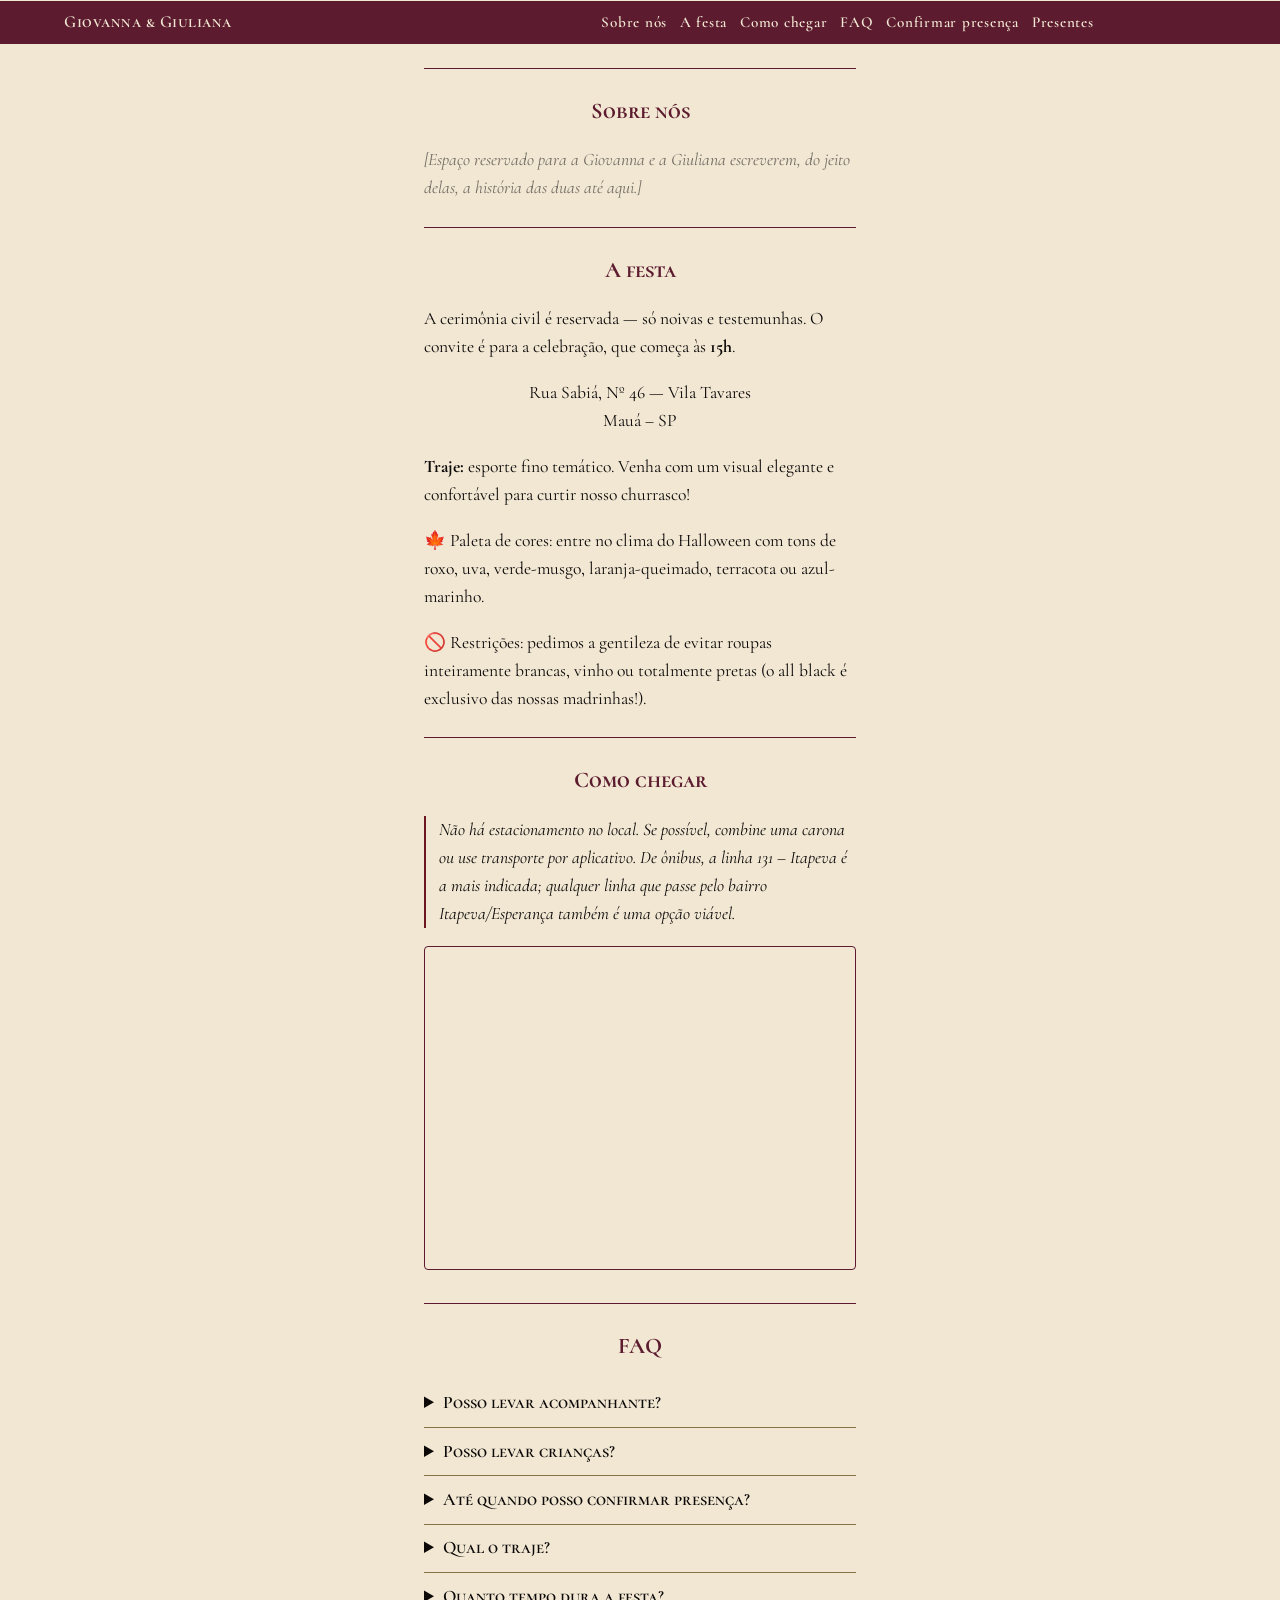
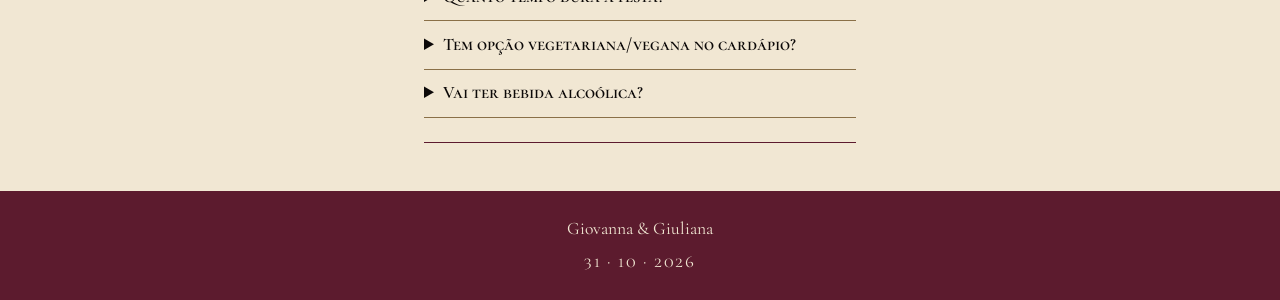
==== index.html @ d34b76a5 "Full-bleed footer, smooth header scroll transition, 3-col gift grid always - #siteFooter placeholder" ====
<!DOCTYPE html>
<html lang="pt-BR">
<head>
  <meta charset="UTF-8">
  <meta name="viewport" content="width=device-width, initial-scale=1.0">
  <title>Giovanna &amp; Giuliana</title>
  <link rel="stylesheet" href="css/style.css">
</head>
<body>
  <div id="siteHeader"></div>

  <main>

    <hr class="divisor">

    <section id="sobre-nos">
      <h2>Sobre nós</h2>
      <p class="a-preencher">[Espaço reservado para a Giovanna e a Giuliana escreverem, do jeito delas, a história das duas até aqui.]</p>
    </section>

    <hr class="divisor">

    <section id="festa">
      <h2>A festa</h2>
      <p>A cerimônia civil é reservada — só noivas e testemunhas. O convite é para a celebração, que começa às <strong>15h</strong>.</p>
      <p class="endereco">Rua Sabiá, Nº 46 — Vila Tavares<br>Mauá – SP</p>
      <p><strong>Traje:</strong> esporte fino temático. Venha com um visual elegante e confortável para curtir nosso churrasco!</p>
      <p>🍁 Paleta de cores: entre no clima do Halloween com tons de roxo, uva, verde-musgo, laranja-queimado, terracota ou azul-marinho.</p>
      <p>🚫 Restrições: pedimos a gentileza de evitar roupas inteiramente brancas, vinho ou totalmente pretas (o all black é exclusivo das nossas madrinhas!).</p>
    </section>

    <hr class="divisor">

    <section id="como-chegar">
      <h2>Como chegar</h2>
      <p class="aviso">Não há estacionamento no local. Se possível, combine uma carona ou use transporte por aplicativo. De ônibus, a linha 131 – Itapeva é a mais indicada; qualquer linha que passe pelo bairro Itapeva/Esperança também é uma opção viável.</p>
      <iframe
        id="mapaComoChegar"
        class="mapa-embed"
        loading="lazy"
        referrerpolicy="no-referrer-when-downgrade"
        title="Mapa do local da festa">
      </iframe>
    </section>

    <hr class="divisor">

    <section id="faq">
      <h2>FAQ</h2>

      <details>
        <summary>Posso levar acompanhante?</summary>
        <p>Apenas se o acompanhante estiver na lista de convidados — para exceções, fale com as noivas.</p>
      </details>

      <details>
        <summary>Posso levar crianças?</summary>
        <p>Claro que sim!</p>
      </details>

      <details>
        <summary>Até quando posso confirmar presença?</summary>
        <p>Até <strong>10/10</strong>, pelo formulário de <a href="rsvp.html">RSVP</a>.</p>
      </details>

      <details>
        <summary>Qual o traje?</summary>
        <p>Esporte fino temático. Detalhes (paleta de cores e restrições) na seção <a href="#festa">A festa</a>.</p>
      </details>

      <details>
        <summary>Quanto tempo dura a festa?</summary>
        <p>Até acabar a pinga e a comida.</p>
      </details>

      <details>
        <summary>Tem opção vegetariana/vegana no cardápio?</summary>
        <p>Sim!</p>
      </details>

      <details>
        <summary>Vai ter bebida alcoólica?</summary>
        <p>Modelo BYOB (bring your own booze) — traga a sua bebida de preferência.</p>
      </details>
    </section>

    <hr class="divisor">

  </main>

  <div id="siteFooter"></div>

  <script src="js/app.js"></script>
  <script>
    // src do iframe montado em partes (mesmo motivo do EXEC_URL em js/app.js: evitar
    // que o scanner de PII do editor sinalize a URL completa como falso positivo).
    (function () {
      const base = 'https:' + '//' + 'www.google.com/maps';
      const query = 'q=Rua+Sabi%C3%A1,+46+-+Vila+Tavares,+Mau%C3%A1+-+SP&output=embed';
      document.getElementById('mapaComoChegar').src = base + '?' + query;
    })();
  </script>
</body>
</html>
---- css/style.css ----
:root {
  /* Tons exatos do guia de marca (guia-de-marca-giovanna-giuliana.html) */
  --cor-base: #0C0908;
  --cor-ouro: #B08D57;
  --cor-ouro-dim: #8A7047;
  --cor-vinho: #5C1B2E;
  --cor-selo: #6B1620;
  --cor-osso: #F1E7D3;
  --cor-erro: #e0857a;
  --cor-sucesso: #8fc19a;
  --header-altura: 96px;
}

* { box-sizing: border-box; }

section {
  scroll-margin-top: calc(var(--header-altura) + 1rem);
}

body {
  margin: 0;
  padding: 0;
  background: var(--cor-osso);
  color: var(--cor-base);
  font-family: "Cormorant Garamond", Georgia, serif;
  font-size: 1.1rem;
  line-height: 1.6;
}

main {
  max-width: 480px;
  margin: 0 auto;
  padding: 0 1.5rem 1.5rem;
}

.pagina-presentes {
  max-width: 480px;
}

@media (min-width: 700px) {
  .pagina-presentes {
    max-width: 760px;
  }
}

h1 {
  font-family: "Cormorant SC", "Cormorant Garamond", serif;
  font-size: 2rem;
  font-weight: 600;
  letter-spacing: 0.03em;
  text-align: center;
  color: var(--cor-vinho);
  margin-bottom: 1.5rem;
}

h2 {
  font-family: "Cormorant SC", "Cormorant Garamond", serif;
  font-size: 1.4rem;
  color: var(--cor-vinho);
  text-align: center;
  margin-bottom: 1rem;
}

/* ---------- Header dinâmico (js/app.js injeta o conteúdo em #siteHeader) ---------- */

.header-sentinela {
  height: 1px;
}

.site-header {
  position: sticky;
  top: 0;
  z-index: 20;
  width: 100%;
  background: var(--cor-vinho);
}

.header-inner {
  max-width: 480px;
  margin: 0 auto;
  padding: 1.2rem 1.5rem;
  position: relative;
  display: flex;
  flex-direction: column;
  align-items: center;
  gap: 0.8rem;
  transition: padding 0.3s ease, gap 0.3s ease, max-width 0.3s ease;
}

@media (min-width: 700px) {
  .header-inner {
    max-width: 760px;
  }
}

.header-identidade {
  display: flex;
  flex-direction: column;
  align-items: center;
  text-align: center;
}

.header-logo {
  font-family: "Cormorant SC", serif;
  font-weight: 600;
  font-size: 1.5rem;
  letter-spacing: 0.03em;
  color: var(--cor-osso);
  text-decoration: none;
  transition: font-size 0.25s ease;
}

.header-data {
  font-family: "Cormorant SC", serif;
  letter-spacing: 0.15em;
  color: var(--cor-osso);
  font-size: 0.85rem;
  margin: 0.2rem 0 0;
  max-height: 2rem;
  opacity: 1;
  overflow: hidden;
  transition: opacity 0.25s ease, max-height 0.25s ease, margin 0.25s ease;
}

.header-assinatura {
  font-family: "Pinyon Script", cursive;
  font-size: 1.2rem;
  color: var(--cor-osso);
  margin: 0.2rem 0 0;
  max-height: 2rem;
  opacity: 1;
  overflow: hidden;
  transition: opacity 0.25s ease, max-height 0.25s ease, margin 0.25s ease;
}

.header-nav {
  display: flex;
  flex-wrap: nowrap;
  justify-content: center;
  gap: 0.4rem 1rem;
}

.header-nav a {
  font-family: "Cormorant SC", serif;
  font-variant: small-caps;
  letter-spacing: 0.05em;
  color: var(--cor-osso);
  text-decoration: none;
  font-weight: 600;
  white-space: nowrap;
}

.header-nav a[aria-current="page"] {
  border-bottom: 1px solid var(--cor-osso);
}

.header-hamburguer {
  display: none;
  flex-direction: column;
  justify-content: center;
  gap: 4px;
  width: 28px;
  height: 22px;
  background: none;
  border: none;
  cursor: pointer;
  padding: 0;
}

.header-hamburguer span {
  display: block;
  height: 2px;
  border-radius: 1px;
  background: var(--cor-osso);
}

.site-header.scrolled .header-inner {
  max-width: 1200px;
  flex-direction: row;
  justify-content: space-between;
  padding: 0.5rem 1.5rem;
}

.site-header.scrolled .header-identidade {
  flex-direction: row;
  align-items: baseline;
  gap: 0.5rem;
}

.site-header.scrolled .header-logo {
  font-size: 1.05rem;
}

.site-header.scrolled .header-data,
.site-header.scrolled .header-assinatura {
  max-height: 0;
  opacity: 0;
  margin: 0;
}

.site-header.scrolled .header-nav {
  flex: 1;
  gap: 0.3rem 0.8rem;
  font-size: 0.95rem;
}

/* ---------- Mobile: menu sanduíche à esquerda, nomes fixos centralizados ---------- */

@media (max-width: 700px) {
  .header-hamburguer {
    display: flex;
    position: absolute;
    left: 1rem;
    top: 50%;
    transform: translateY(-50%);
  }

  .header-inner,
  .site-header.scrolled .header-inner {
    flex-direction: row;
    justify-content: center;
    padding: 0.7rem 3rem;
  }

  .header-identidade,
  .site-header.scrolled .header-identidade {
    flex-direction: row;
  }

  .header-data,
  .header-assinatura,
  .site-header.scrolled .header-data,
  .site-header.scrolled .header-assinatura {
    display: none;
  }

  .header-logo,
  .site-header.scrolled .header-logo {
    font-size: 1.1rem;
  }

  .header-nav {
    display: none;
    position: absolute;
    top: 100%;
    left: 0;
    right: 0;
    flex-direction: column;
    align-items: center;
    gap: 0.9rem;
    padding: 1.2rem;
    background: var(--cor-vinho);
    border-top: 1px solid var(--cor-osso);
  }

  .site-header.menu-aberto .header-nav {
    display: flex;
  }
}

/* ---------- Footer dinâmico (js/app.js injeta o conteúdo em #siteFooter) ---------- */

.site-footer {
  width: 100%;
  text-align: center;
  background: var(--cor-vinho);
  padding: 1.5rem;
  opacity: 0;
  transform: translateY(12px);
  transition: opacity 0.5s ease, transform 0.5s ease;
}

.site-footer.visivel {
  opacity: 1;
  transform: translateY(0);
}

.site-footer .assinatura {
  color: var(--cor-osso);
  margin: 0;
}

.site-footer .data-footer {
  font-family: "Cormorant SC", serif;
  letter-spacing: 0.1em;
  color: var(--cor-osso);
  margin: 0.3rem 0 0;
}

.a-preencher {
  color: var(--cor-base);
  opacity: 0.55;
  font-style: italic;
}

details {
  border-bottom: 1px solid var(--cor-ouro-dim);
  padding: 0.6rem 0;
}

summary {
  font-family: "Cormorant SC", serif;
  font-weight: 600;
  cursor: pointer;
}

hr, .divisor {
  border: none;
  border-top: 1px solid var(--cor-vinho);
  margin: 1.5rem 0;
}

.campo {
  margin-bottom: 1.25rem;
}

label {
  display: block;
  font-family: "Cormorant SC", serif;
  font-variant: small-caps;
  letter-spacing: 0.04em;
  margin-bottom: 0.4rem;
  font-weight: 600;
  color: var(--cor-vinho);
}

input[type="text"],
input[type="tel"],
input[type="number"] {
  width: 100%;
  padding: 0.6rem;
  border: 1px solid var(--cor-vinho);
  border-radius: 4px;
  font-family: inherit;
  font-size: 1rem;
  background: #fff;
  color: var(--cor-base);
}

input:invalid[data-tocado="true"] {
  border-color: var(--cor-erro);
}

#acompanhantesContainer .campo {
  margin-bottom: 0.6rem;
}

button[type="submit"] {
  width: 100%;
  padding: 0.8rem;
  background: var(--cor-ouro);
  color: var(--cor-base);
  border: none;
  border-radius: 4px;
  font-family: "Cormorant SC", serif;
  font-variant: small-caps;
  letter-spacing: 0.05em;
  font-size: 1.1rem;
  font-weight: 700;
  cursor: pointer;
}

button[type="submit"]:disabled {
  opacity: 0.6;
  cursor: not-allowed;
}

.mensagem-erro {
  color: var(--cor-erro);
  margin-top: 1rem;
}

.mensagem-sucesso {
  font-family: "Pinyon Script", cursive;
  font-size: 1.6rem;
  color: var(--cor-vinho);
  text-align: center;
}

.endereco {
  font-size: 1.1rem;
  text-align: center;
  margin: 1rem 0;
}

.aviso {
  border-left: 2px solid var(--cor-selo);
  padding-left: 0.8rem;
  color: var(--cor-base);
  font-style: italic;
}

.mapa-embed {
  width: 100%;
  aspect-ratio: 4 / 3;
  border: 1px solid var(--cor-vinho);
  border-radius: 4px;
}

.lista-presentes {
  display: grid;
  grid-template-columns: repeat(3, 1fr);
  gap: 0.6rem;
  margin-top: 1.5rem;
}

@media (min-width: 700px) {
  .lista-presentes {
    gap: 1rem;
  }
}

.presente-card {
  border: 1px solid var(--cor-vinho);
  border-radius: 6px;
  padding: 0.6rem;
  text-align: center;
}

.imagem-placeholder {
  aspect-ratio: 1 / 1;
  border: 1px dashed var(--cor-vinho);
  border-radius: 4px;
  margin-bottom: 0.5rem;
}

.presente-foto {
  display: block;
  width: 100%;
  aspect-ratio: 1 / 1;
  object-fit: cover;
  border-radius: 4px;
  margin-bottom: 0.5rem;
}

.presente-nome {
  margin: 0 0 0.2rem;
  font-family: "Cormorant SC", serif;
  font-size: 0.95rem;
  color: var(--cor-vinho);
}

.presente-valor {
  margin: 0 0 0.5rem;
  font-size: 0.95rem;
  font-weight: 600;
}

.botao-escolher {
  width: 100%;
  padding: 0.4rem;
  background: transparent;
  color: var(--cor-vinho);
  border: 1px solid var(--cor-vinho);
  border-radius: 4px;
  font-family: "Cormorant SC", serif;
  font-variant: small-caps;
  letter-spacing: 0.05em;
  font-size: 0.85rem;
  cursor: pointer;
}

.valor-livre-input {
  display: block;
  width: 100%;
  padding: 0.5rem;
  margin: 0 0 0.5rem;
  border: 1px solid var(--cor-vinho);
  border-radius: 4px;
  font-family: inherit;
  font-size: 0.9rem;
  background: #fff;
  color: var(--cor-base);
  text-align: center;
}

/* ---------- Popup do QR Pix ---------- */

.qr-dialog {
  border: 1px solid var(--cor-ouro);
  border-radius: 6px;
  padding: 1.5rem;
  max-width: 320px;
  width: 90vw;
  text-align: center;
  background: var(--cor-osso);
  color: var(--cor-base);
}

.qr-dialog::backdrop {
  background: rgba(12, 9, 8, 0.7);
}

.qr-descricao {
  margin-top: 0;
  font-weight: 600;
}

#qrCanvas {
  display: flex;
  justify-content: center;
  margin: 1rem 0;
  background: #fff;
  padding: 0.8rem;
  border-radius: 4px;
}

.pix-copia-cola {
  display: block;
  width: 100%;
  max-height: 4.5rem;
  overflow-y: auto;
  word-break: break-all;
  font-family: "Space Mono", monospace;
  font-size: 0.7rem;
  background: #fff;
  border: 1px solid var(--cor-vinho);
  border-radius: 4px;
  padding: 0.5rem;
  margin-bottom: 0.8rem;
  text-align: left;
}

.botao-copiar {
  width: 100%;
  padding: 0.6rem;
  background: var(--cor-ouro);
  color: var(--cor-base);
  border: none;
  border-radius: 4px;
  font-family: "Cormorant SC", serif;
  font-variant: small-caps;
  letter-spacing: 0.05em;
  font-size: 0.95rem;
  font-weight: 700;
  cursor: pointer;
  margin-bottom: 0.6rem;
}

.mensagem-copiado {
  font-size: 0.85rem;
  color: var(--cor-sucesso);
  min-height: 1.2em;
}

.botao-fechar {
  background: none;
  border: none;
  color: var(--cor-vinho);
  text-decoration: underline;
  cursor: pointer;
  font-family: inherit;
  font-size: 0.95rem;
}

[hidden] { display: none !important; }

@media (prefers-reduced-motion: reduce) {
  .site-header, .header-inner, .header-logo, .header-data, .header-assinatura, .site-footer {
    transition: none;
  }
}
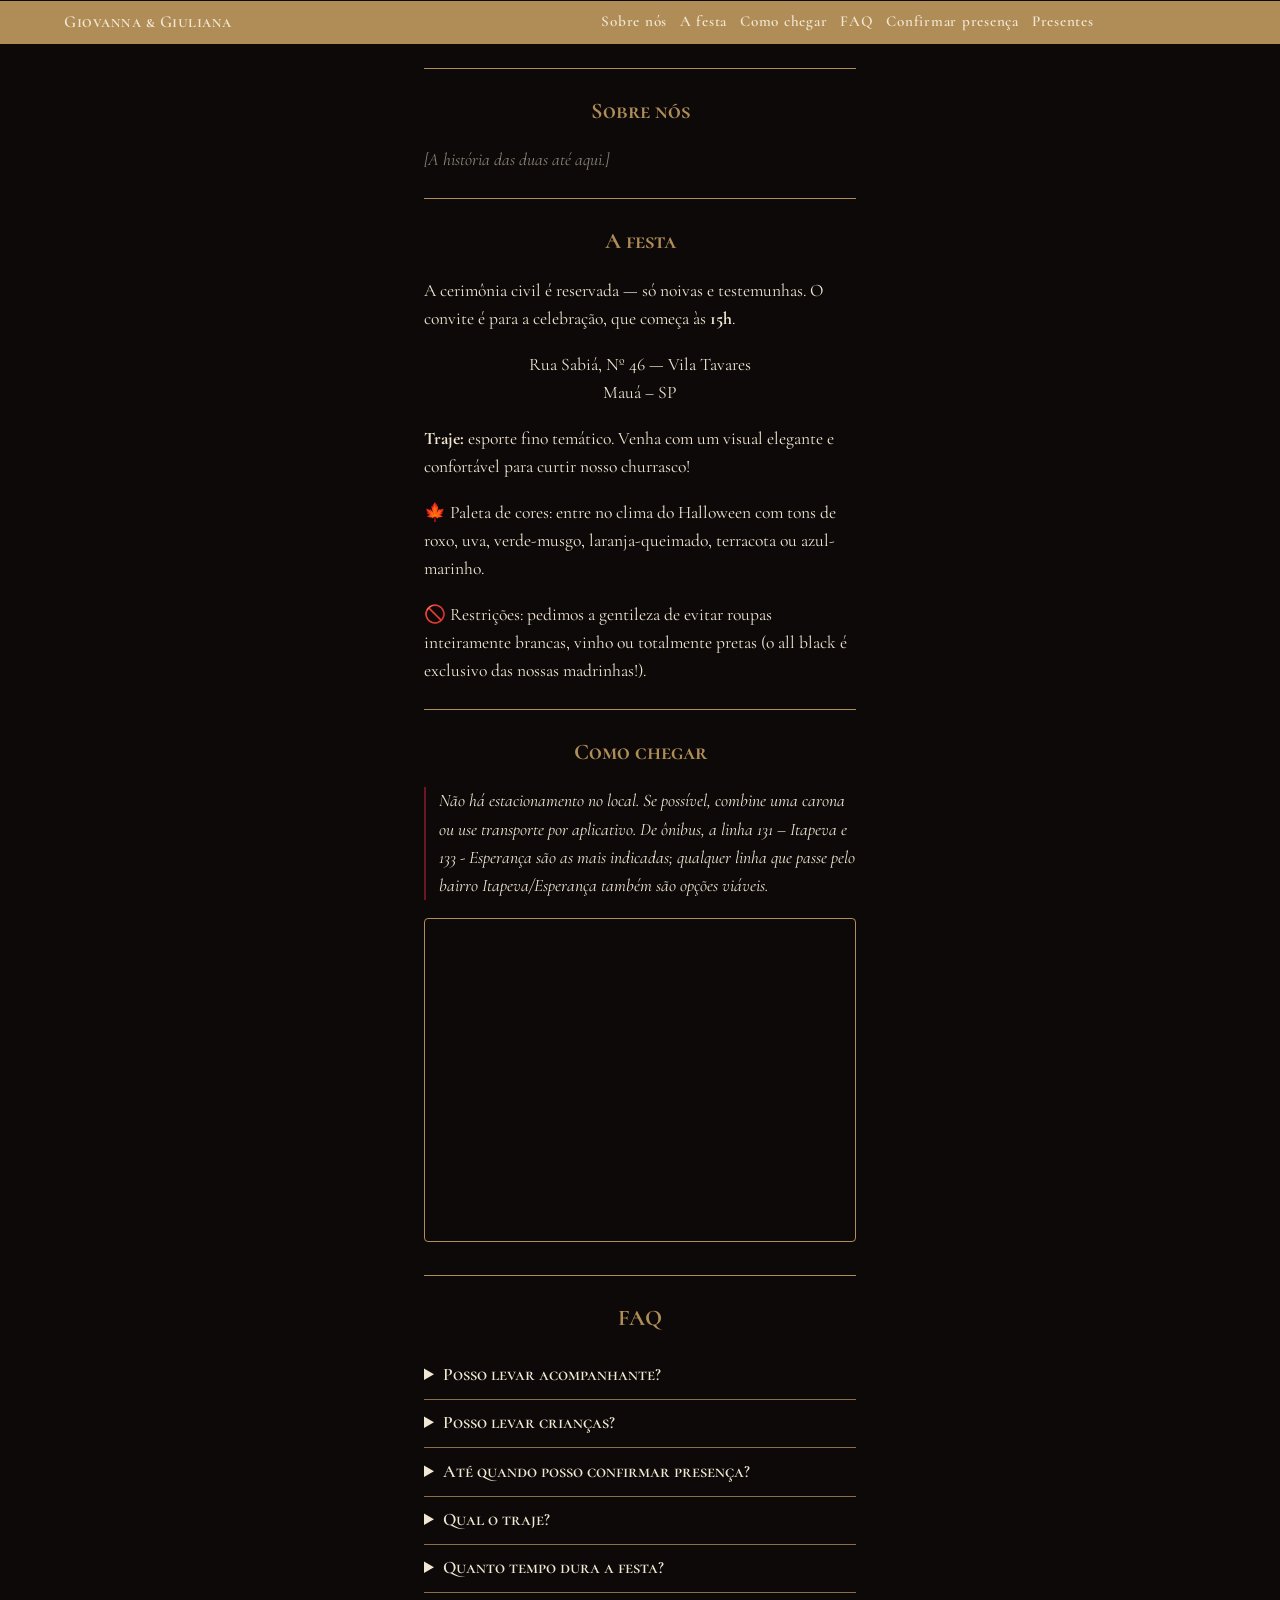
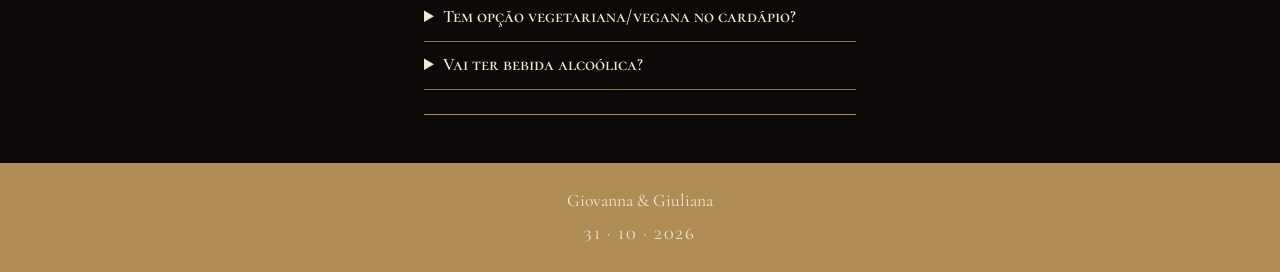
==== commit 18862909: "Pin honeymoon sponsor card to top of gift list; update content copy Co-Authored-By: Claude Sonnet 5 " ====
--- a/index.html
+++ b/index.html
@@ -15,7 +15,7 @@
 
     <section id="sobre-nos">
       <h2>Sobre nós</h2>
-      <p class="a-preencher">[Espaço reservado para a Giovanna e a Giuliana escreverem, do jeito delas, a história das duas até aqui.]</p>
+      <p class="a-preencher">[A história das duas até aqui.]</p>
     </section>
 
     <hr class="divisor">
@@ -33,7 +33,7 @@
 
     <section id="como-chegar">
       <h2>Como chegar</h2>
-      <p class="aviso">Não há estacionamento no local. Se possível, combine uma carona ou use transporte por aplicativo. De ônibus, a linha 131 – Itapeva é a mais indicada; qualquer linha que passe pelo bairro Itapeva/Esperança também é uma opção viável.</p>
+      <p class="aviso">Não há estacionamento no local. Se possível, combine uma carona ou use transporte por aplicativo. De ônibus, a linha 131 – Itapeva e 133 - Esperança são as mais indicadas; qualquer linha que passe pelo bairro Itapeva/Esperança também são opções viáveis.</p>
       <iframe
         id="mapaComoChegar"
         class="mapa-embed"
@@ -55,7 +55,7 @@
 
       <details>
         <summary>Posso levar crianças?</summary>
-        <p>Claro que sim!</p>
+        <p>Claro que sim! :)</p>
       </details>
 
       <details>
@@ -70,7 +70,7 @@
 
       <details>
         <summary>Quanto tempo dura a festa?</summary>
-        <p>Até acabar a pinga e a comida.</p>
+        <p>Até acabar a pinga e a comida!</p>
       </details>
 
       <details>
@@ -80,7 +80,7 @@
 
       <details>
         <summary>Vai ter bebida alcoólica?</summary>
-        <p>Modelo BYOB (bring your own booze) — traga a sua bebida de preferência.</p>
+        <p>Modelo BYOB (bring your own booze) — traga a sua própriabebida.</p>
       </details>
     </section>
 
--- a/css/style.css
+++ b/css/style.css
@@ -20,8 +20,8 @@
 body {
   margin: 0;
   padding: 0;
-  background: var(--cor-osso);
-  color: var(--cor-base);
+  background: var(--cor-base);
+  color: var(--cor-osso);
   font-family: "Cormorant Garamond", Georgia, serif;
   font-size: 1.1rem;
   line-height: 1.6;
@@ -49,14 +49,14 @@
   font-weight: 600;
   letter-spacing: 0.03em;
   text-align: center;
-  color: var(--cor-vinho);
+  color: var(--cor-ouro);
   margin-bottom: 1.5rem;
 }
 
 h2 {
   font-family: "Cormorant SC", "Cormorant Garamond", serif;
   font-size: 1.4rem;
-  color: var(--cor-vinho);
+  color: var(--cor-ouro);
   text-align: center;
   margin-bottom: 1rem;
 }
@@ -72,7 +72,7 @@
   top: 0;
   z-index: 20;
   width: 100%;
-  background: var(--cor-vinho);
+  background: var(--cor-ouro);
 }
 
 .header-inner {
@@ -138,6 +138,20 @@
   flex-wrap: nowrap;
   justify-content: center;
   gap: 0.4rem 1rem;
+  min-width: 0;
+  overflow-x: auto;
+  scrollbar-width: thin;
+  scrollbar-color: var(--cor-osso) transparent;
+  padding-bottom: 2px;
+}
+
+.header-nav::-webkit-scrollbar {
+  height: 4px;
+}
+
+.header-nav::-webkit-scrollbar-thumb {
+  background: var(--cor-osso);
+  border-radius: 2px;
 }
 
 .header-nav a {
@@ -249,7 +263,7 @@
     align-items: center;
     gap: 0.9rem;
     padding: 1.2rem;
-    background: var(--cor-vinho);
+    background: var(--cor-ouro);
     border-top: 1px solid var(--cor-osso);
   }
 
@@ -263,7 +277,7 @@
 .site-footer {
   width: 100%;
   text-align: center;
-  background: var(--cor-vinho);
+  background: var(--cor-ouro);
   padding: 1.5rem;
   opacity: 0;
   transform: translateY(12px);
@@ -288,7 +302,7 @@
 }
 
 .a-preencher {
-  color: var(--cor-base);
+  color: var(--cor-osso);
   opacity: 0.55;
   font-style: italic;
 }
@@ -306,7 +320,7 @@
 
 hr, .divisor {
   border: none;
-  border-top: 1px solid var(--cor-vinho);
+  border-top: 1px solid var(--cor-ouro);
   margin: 1.5rem 0;
 }
 
@@ -321,7 +335,7 @@
   letter-spacing: 0.04em;
   margin-bottom: 0.4rem;
   font-weight: 600;
-  color: var(--cor-vinho);
+  color: var(--cor-ouro);
 }
 
 input[type="text"],
@@ -329,7 +343,7 @@
 input[type="number"] {
   width: 100%;
   padding: 0.6rem;
-  border: 1px solid var(--cor-vinho);
+  border: 1px solid var(--cor-ouro);
   border-radius: 4px;
   font-family: inherit;
   font-size: 1rem;
@@ -345,11 +359,47 @@
   margin-bottom: 0.6rem;
 }
 
+.autocomplete-wrapper {
+  position: relative;
+}
+
+.sugestoes-nome {
+  position: absolute;
+  top: 100%;
+  left: 0;
+  right: 0;
+  z-index: 20;
+  margin: 2px 0 0;
+  padding: 0;
+  list-style: none;
+  background: #fff;
+  border: 1px solid var(--cor-ouro);
+  border-radius: 4px;
+  max-height: 180px;
+  overflow-y: auto;
+  box-shadow: 0 4px 10px rgba(12, 9, 8, 0.15);
+}
+
+.sugestoes-nome[hidden] {
+  display: none;
+}
+
+.sugestoes-nome li {
+  padding: 0.55rem 0.6rem;
+  cursor: pointer;
+  font-size: 0.95rem;
+}
+
+.sugestoes-nome li:hover,
+.sugestoes-nome li.ativo {
+  background: var(--cor-osso);
+}
+
 button[type="submit"] {
   width: 100%;
   padding: 0.8rem;
   background: var(--cor-ouro);
-  color: var(--cor-base);
+  color: var(--cor-osso);
   border: none;
   border-radius: 4px;
   font-family: "Cormorant SC", serif;
@@ -373,7 +423,7 @@
 .mensagem-sucesso {
   font-family: "Pinyon Script", cursive;
   font-size: 1.6rem;
-  color: var(--cor-vinho);
+  color: var(--cor-ouro);
   text-align: center;
 }
 
@@ -386,14 +436,14 @@
 .aviso {
   border-left: 2px solid var(--cor-selo);
   padding-left: 0.8rem;
-  color: var(--cor-base);
+  color: var(--cor-osso);
   font-style: italic;
 }
 
 .mapa-embed {
   width: 100%;
   aspect-ratio: 4 / 3;
-  border: 1px solid var(--cor-vinho);
+  border: 1px solid var(--cor-ouro);
   border-radius: 4px;
 }
 
@@ -411,7 +461,7 @@
 }
 
 .presente-card {
-  border: 1px solid var(--cor-vinho);
+  border: 1px solid var(--cor-ouro);
   border-radius: 6px;
   padding: 0.6rem;
   text-align: center;
@@ -419,7 +469,7 @@
 
 .imagem-placeholder {
   aspect-ratio: 1 / 1;
-  border: 1px dashed var(--cor-vinho);
+  border: 1px dashed var(--cor-ouro);
   border-radius: 4px;
   margin-bottom: 0.5rem;
 }
@@ -437,7 +487,7 @@
   margin: 0 0 0.2rem;
   font-family: "Cormorant SC", serif;
   font-size: 0.95rem;
-  color: var(--cor-vinho);
+  color: var(--cor-ouro);
 }
 
 .presente-valor {
@@ -450,8 +500,8 @@
   width: 100%;
   padding: 0.4rem;
   background: transparent;
-  color: var(--cor-vinho);
-  border: 1px solid var(--cor-vinho);
+  color: var(--cor-ouro);
+  border: 1px solid var(--cor-ouro);
   border-radius: 4px;
   font-family: "Cormorant SC", serif;
   font-variant: small-caps;
@@ -465,7 +515,7 @@
   width: 100%;
   padding: 0.5rem;
   margin: 0 0 0.5rem;
-  border: 1px solid var(--cor-vinho);
+  border: 1px solid var(--cor-ouro);
   border-radius: 4px;
   font-family: inherit;
   font-size: 0.9rem;
@@ -514,7 +564,7 @@
   font-family: "Space Mono", monospace;
   font-size: 0.7rem;
   background: #fff;
-  border: 1px solid var(--cor-vinho);
+  border: 1px solid var(--cor-ouro);
   border-radius: 4px;
   padding: 0.5rem;
   margin-bottom: 0.8rem;
@@ -525,7 +575,7 @@
   width: 100%;
   padding: 0.6rem;
   background: var(--cor-ouro);
-  color: var(--cor-base);
+  color: var(--cor-osso);
   border: none;
   border-radius: 4px;
   font-family: "Cormorant SC", serif;
@@ -546,7 +596,7 @@
 .botao-fechar {
   background: none;
   border: none;
-  color: var(--cor-vinho);
+  color: var(--cor-ouro);
   text-decoration: underline;
   cursor: pointer;
   font-family: inherit;
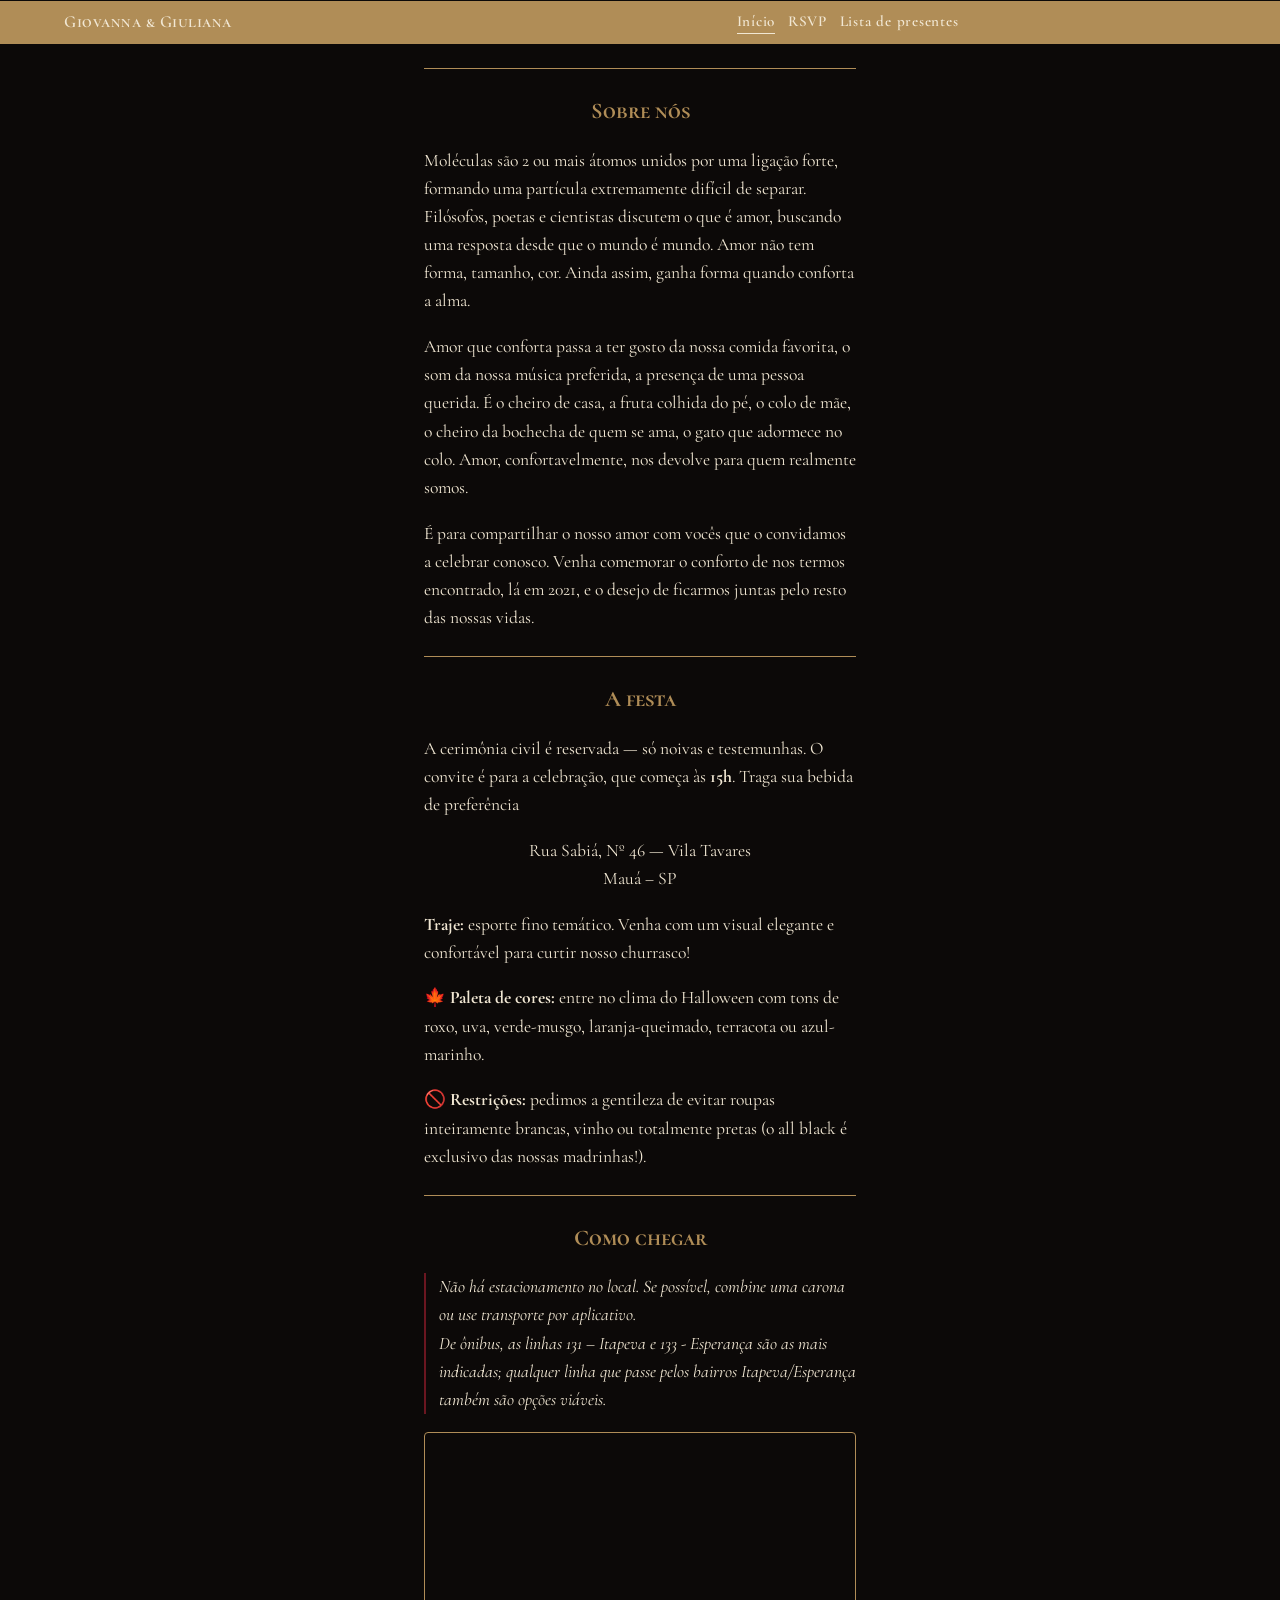
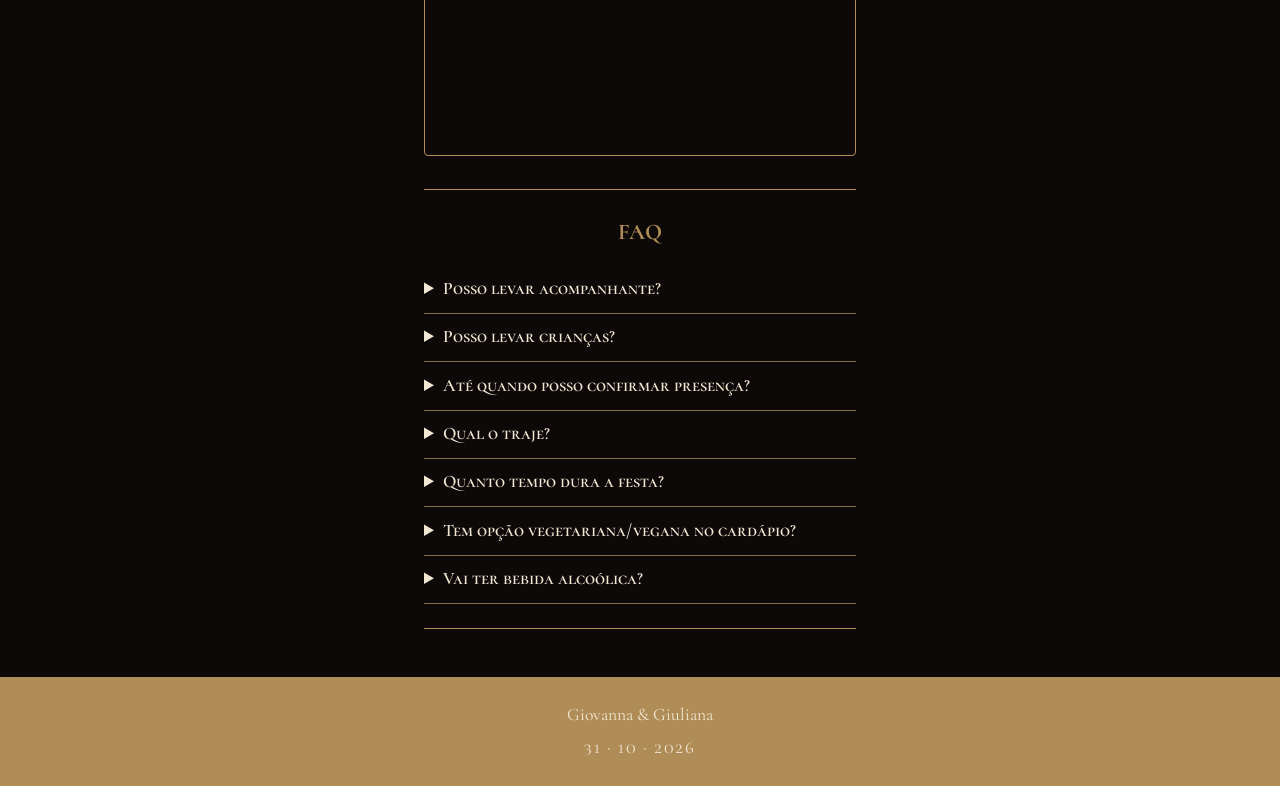
==== commit 4f2d050d: "Add Sobre nos copy and polish festa/FAQ text Fill in the Sobre nos section with real copy (was a pla" ====
--- a/index.html
+++ b/index.html
@@ -15,25 +15,27 @@
 
     <section id="sobre-nos">
       <h2>Sobre nós</h2>
-      <p class="a-preencher">[A história das duas até aqui.]</p>
+      <p>Moléculas são 2 ou mais átomos unidos por uma ligação forte, formando uma partícula extremamente difícil de separar. Filósofos, poetas e cientistas discutem o que é amor, buscando uma resposta desde que o mundo é mundo. Amor não tem forma, tamanho, cor. Ainda assim, ganha forma quando conforta a alma.</p>
+      <p>Amor que conforta passa a ter gosto da nossa comida favorita, o som da nossa música preferida, a presença de uma pessoa querida. É o cheiro de casa, a fruta colhida do pé, o colo de mãe, o cheiro da bochecha de quem se ama, o gato que adormece no colo. Amor, confortavelmente, nos devolve para quem realmente somos.</p>
+      <p>É para compartilhar o nosso amor com vocês que o convidamos a celebrar conosco. Venha comemorar o conforto de nos termos encontrado, lá em 2021, e o desejo de ficarmos juntas pelo resto das nossas vidas.</p>
     </section>
 
     <hr class="divisor">
 
     <section id="festa">
       <h2>A festa</h2>
-      <p>A cerimônia civil é reservada — só noivas e testemunhas. O convite é para a celebração, que começa às <strong>15h</strong>.</p>
+      <p>A cerimônia civil é reservada — só noivas e testemunhas. O convite é para a celebração, que começa às <strong>15h</strong>. Traga sua bebida de preferência</p>
       <p class="endereco">Rua Sabiá, Nº 46 — Vila Tavares<br>Mauá – SP</p>
       <p><strong>Traje:</strong> esporte fino temático. Venha com um visual elegante e confortável para curtir nosso churrasco!</p>
-      <p>🍁 Paleta de cores: entre no clima do Halloween com tons de roxo, uva, verde-musgo, laranja-queimado, terracota ou azul-marinho.</p>
-      <p>🚫 Restrições: pedimos a gentileza de evitar roupas inteiramente brancas, vinho ou totalmente pretas (o all black é exclusivo das nossas madrinhas!).</p>
+      <p><strong>🍁 Paleta de cores:</strong> entre no clima do Halloween com tons de roxo, uva, verde-musgo, laranja-queimado, terracota ou azul-marinho.</p>
+      <p><strong>🚫 Restrições:</strong> pedimos a gentileza de evitar roupas inteiramente brancas, vinho ou totalmente pretas (o all black é exclusivo das nossas madrinhas!).</p>
     </section>
 
     <hr class="divisor">
 
     <section id="como-chegar">
       <h2>Como chegar</h2>
-      <p class="aviso">Não há estacionamento no local. Se possível, combine uma carona ou use transporte por aplicativo. De ônibus, a linha 131 – Itapeva e 133 - Esperança são as mais indicadas; qualquer linha que passe pelo bairro Itapeva/Esperança também são opções viáveis.</p>
+      <p class="aviso">Não há estacionamento no local. Se possível, combine uma carona ou use transporte por aplicativo.<br> De ônibus, as linhas 131 – Itapeva e 133 - Esperança são as mais indicadas; qualquer linha que passe pelos bairros Itapeva/Esperança também são opções viáveis.</p>
       <iframe
         id="mapaComoChegar"
         class="mapa-embed"
@@ -55,7 +57,7 @@
 
       <details>
         <summary>Posso levar crianças?</summary>
-        <p>Claro que sim! :)</p>
+        <p>Claro que sim! :D</p>
       </details>
 
       <details>
@@ -70,17 +72,17 @@
 
       <details>
         <summary>Quanto tempo dura a festa?</summary>
-        <p>Até acabar a pinga e a comida!</p>
+        <p>Até acabar a pinga e a comida :D</p>
       </details>
 
       <details>
         <summary>Tem opção vegetariana/vegana no cardápio?</summary>
-        <p>Sim!</p>
+        <p>Sim! Como faremos um churrasco, temos opções para todos os gostos.</p>
       </details>
 
       <details>
         <summary>Vai ter bebida alcoólica?</summary>
-        <p>Modelo BYOB (bring your own booze) — traga a sua própriabebida.</p>
+        <p>Modelo BYOB (bring your own booze) — traga a sua própria bebida, seja ela alcóolica ou não.</p>
       </details>
     </section>
 
@@ -92,8 +94,6 @@
 
   <script src="js/app.js"></script>
   <script>
-    // src do iframe montado em partes (mesmo motivo do EXEC_URL em js/app.js: evitar
-    // que o scanner de PII do editor sinalize a URL completa como falso positivo).
     (function () {
       const base = 'https:' + '//' + 'www.google.com/maps';
       const query = 'q=Rua+Sabi%C3%A1,+46+-+Vila+Tavares,+Mau%C3%A1+-+SP&output=embed';
--- a/css/style.css
+++ b/css/style.css
@@ -301,10 +301,8 @@
   margin: 0.3rem 0 0;
 }
 
-.a-preencher {
-  color: var(--cor-osso);
-  opacity: 0.55;
-  font-style: italic;
+.ajuda-nome {
+  font-size: 0.85rem;
 }
 
 details {
@@ -357,6 +355,28 @@
 
 #acompanhantesContainer .campo {
   margin-bottom: 0.6rem;
+}
+
+.presenca-opcoes {
+  display: flex;
+  gap: 1rem;
+}
+
+.presenca-opcao {
+  display: flex;
+  align-items: center;
+  gap: 0.4rem;
+  font-family: inherit;
+  font-variant: normal;
+  letter-spacing: normal;
+  text-transform: none;
+  font-weight: 400;
+  color: var(--cor-osso);
+  cursor: pointer;
+}
+
+.presenca-opcao input {
+  accent-color: var(--cor-ouro);
 }
 
 .autocomplete-wrapper {
@@ -388,6 +408,7 @@
   padding: 0.55rem 0.6rem;
   cursor: pointer;
   font-size: 0.95rem;
+  color: var(--cor-ouro);
 }
 
 .sugestoes-nome li:hover,
@@ -449,13 +470,14 @@
 
 .lista-presentes {
   display: grid;
-  grid-template-columns: repeat(3, 1fr);
+  grid-template-columns: repeat(2, 1fr);
   gap: 0.6rem;
   margin-top: 1.5rem;
 }
 
 @media (min-width: 700px) {
   .lista-presentes {
+    grid-template-columns: repeat(3, 1fr);
     gap: 1rem;
   }
 }
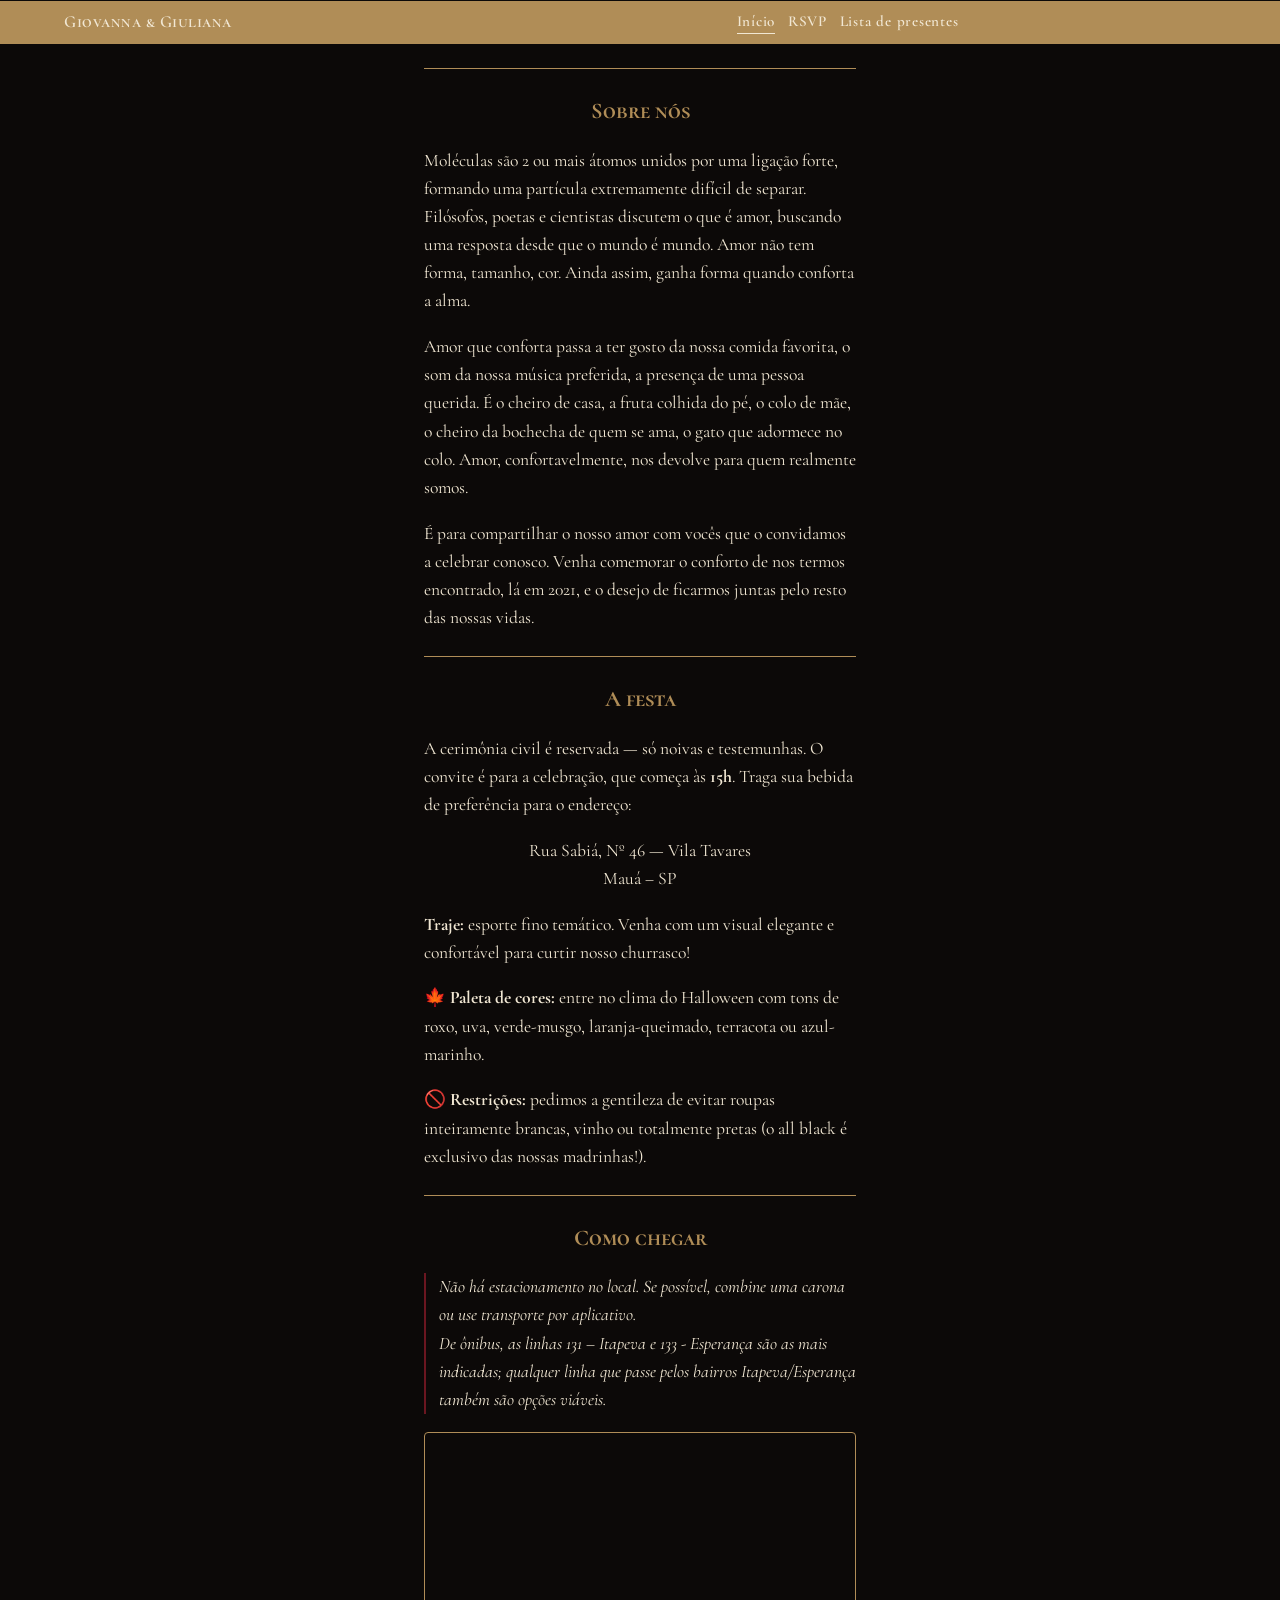
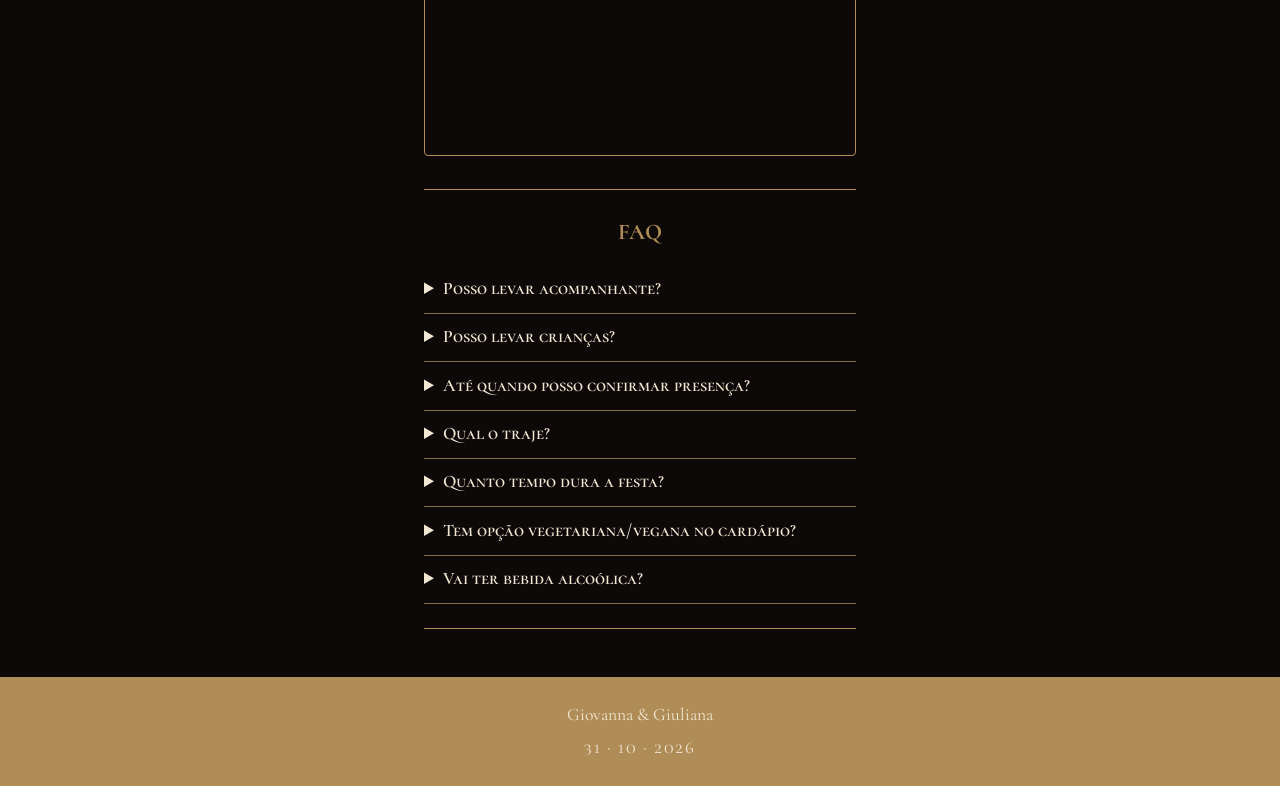
==== commit 09c4a231: "update index.html" ====
--- a/index.html
+++ b/index.html
@@ -24,7 +24,7 @@
 
     <section id="festa">
       <h2>A festa</h2>
-      <p>A cerimônia civil é reservada — só noivas e testemunhas. O convite é para a celebração, que começa às <strong>15h</strong>. Traga sua bebida de preferência</p>
+      <p>A cerimônia civil é reservada — só noivas e testemunhas. O convite é para a celebração, que começa às <strong>15h</strong>. Traga sua bebida de preferência para o endereço:</p>
       <p class="endereco">Rua Sabiá, Nº 46 — Vila Tavares<br>Mauá – SP</p>
       <p><strong>Traje:</strong> esporte fino temático. Venha com um visual elegante e confortável para curtir nosso churrasco!</p>
       <p><strong>🍁 Paleta de cores:</strong> entre no clima do Halloween com tons de roxo, uva, verde-musgo, laranja-queimado, terracota ou azul-marinho.</p>
@@ -62,7 +62,7 @@
 
       <details>
         <summary>Até quando posso confirmar presença?</summary>
-        <p>Até <strong>10/10</strong>, pelo formulário de <a href="rsvp.html">RSVP</a>.</p>
+        <p>Pedimos que nos responda até <strong>10/10</strong>, pelo formulário de <a href="rsvp.html">RSVP</a>.</p>
       </details>
 
       <details>
@@ -72,7 +72,7 @@
 
       <details>
         <summary>Quanto tempo dura a festa?</summary>
-        <p>Até acabar a pinga e a comida :D</p>
+        <p>Até acabar a pinga e a comida! :D</p>
       </details>
 
       <details>
@@ -82,7 +82,7 @@
 
       <details>
         <summary>Vai ter bebida alcoólica?</summary>
-        <p>Modelo BYOB (bring your own booze) — traga a sua própria bebida, seja ela alcóolica ou não.</p>
+        <p>Adotamos o modelo BYOB (bring your own booze) — traga a sua própria bebida, seja ela alcóolica ou não.</p>
       </details>
     </section>
 
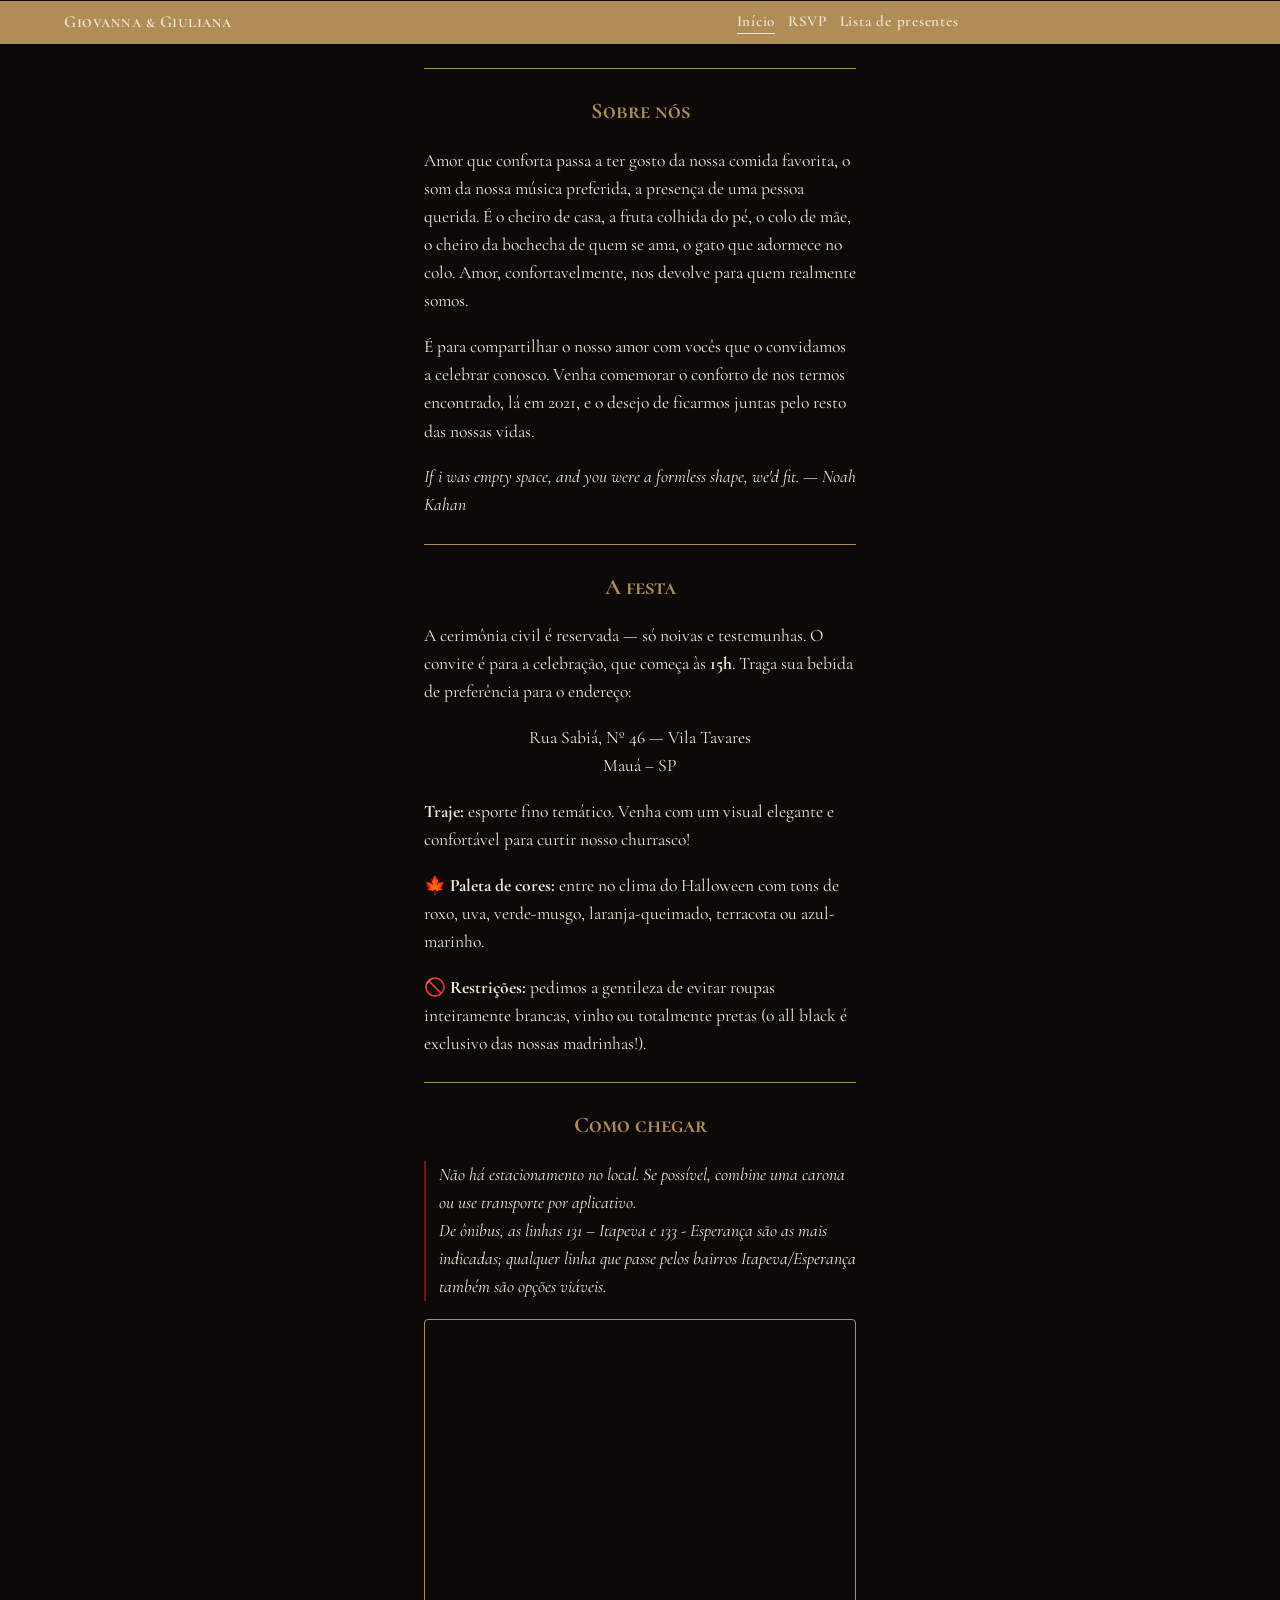
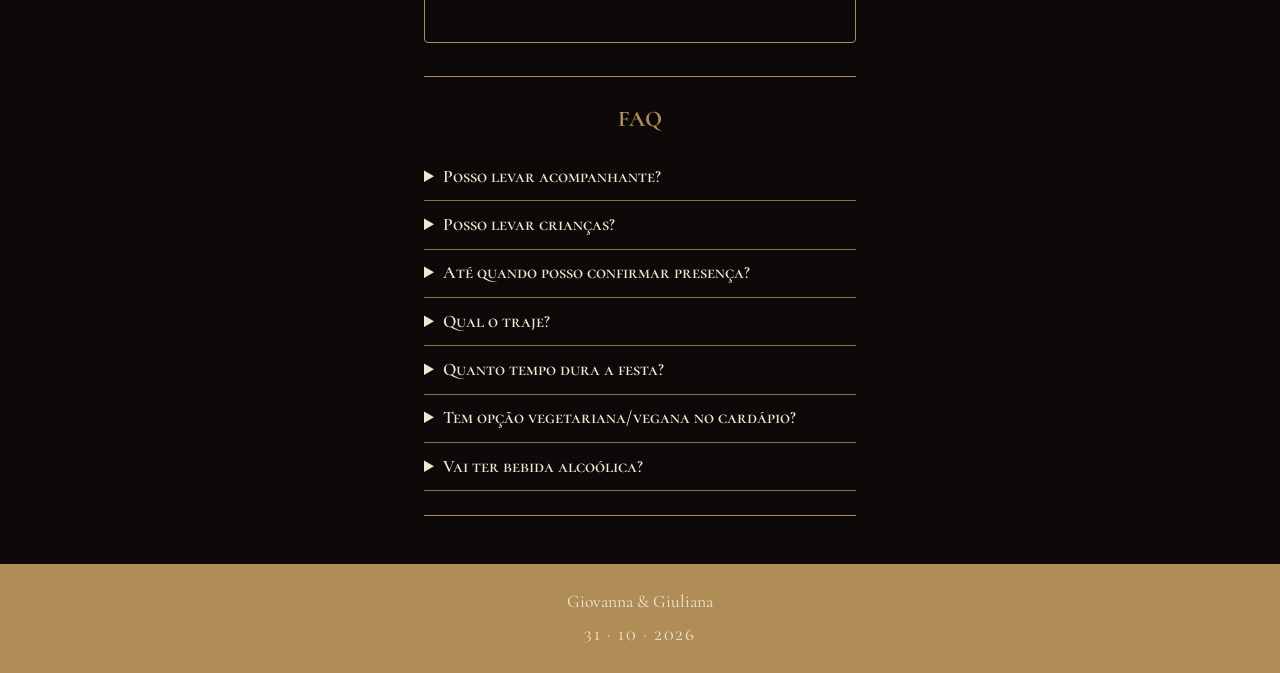
==== commit 6a405d05: "update index.html" ====
--- a/index.html
+++ b/index.html
@@ -15,9 +15,9 @@
 
     <section id="sobre-nos">
       <h2>Sobre nós</h2>
-      <p>Moléculas são 2 ou mais átomos unidos por uma ligação forte, formando uma partícula extremamente difícil de separar. Filósofos, poetas e cientistas discutem o que é amor, buscando uma resposta desde que o mundo é mundo. Amor não tem forma, tamanho, cor. Ainda assim, ganha forma quando conforta a alma.</p>
       <p>Amor que conforta passa a ter gosto da nossa comida favorita, o som da nossa música preferida, a presença de uma pessoa querida. É o cheiro de casa, a fruta colhida do pé, o colo de mãe, o cheiro da bochecha de quem se ama, o gato que adormece no colo. Amor, confortavelmente, nos devolve para quem realmente somos.</p>
       <p>É para compartilhar o nosso amor com vocês que o convidamos a celebrar conosco. Venha comemorar o conforto de nos termos encontrado, lá em 2021, e o desejo de ficarmos juntas pelo resto das nossas vidas.</p>
+      <p><i>If i was empty space, and you were a formless shape, we'd fit. — Noah Kahan</i></p>
     </section>
 
     <hr class="divisor">
--- a/css/style.css
+++ b/css/style.css
@@ -301,10 +301,6 @@
   margin: 0.3rem 0 0;
 }
 
-.ajuda-nome {
-  font-size: 0.85rem;
-}
-
 details {
   border-bottom: 1px solid var(--cor-ouro-dim);
   padding: 0.6rem 0;
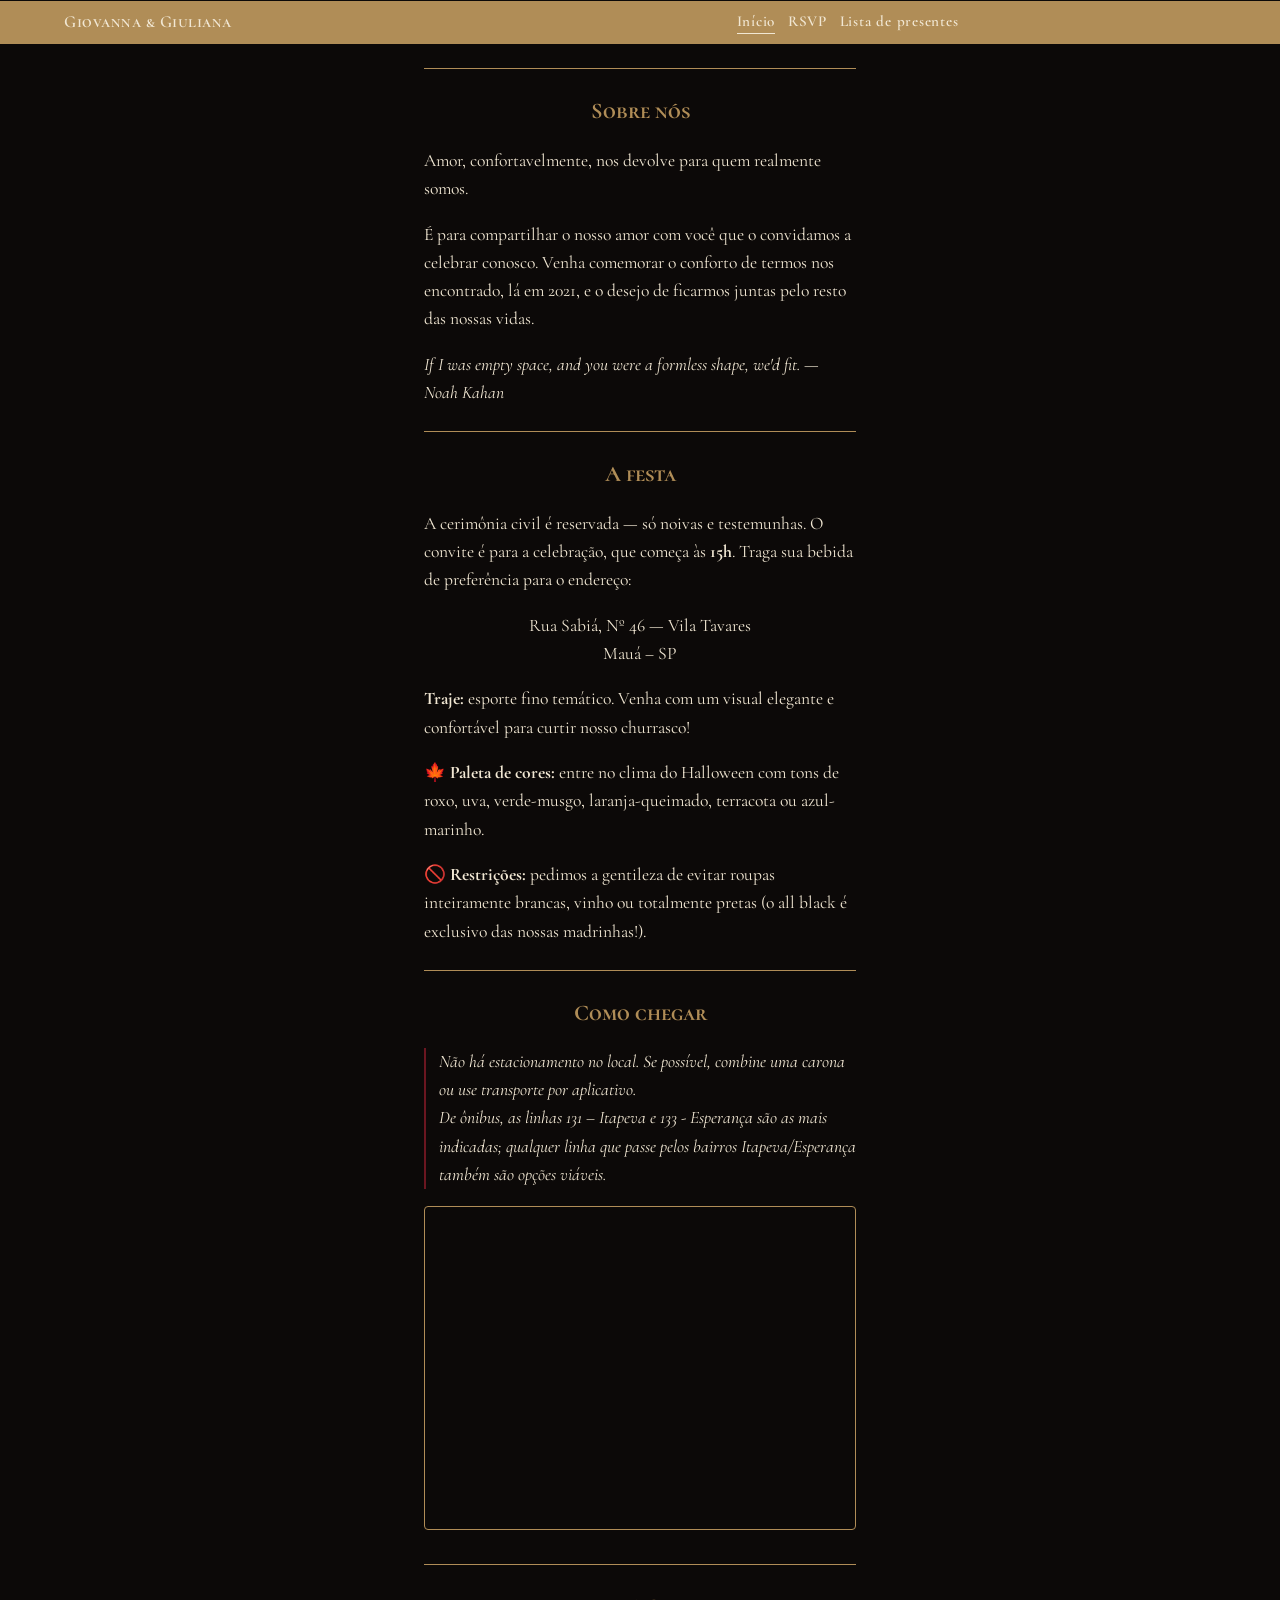
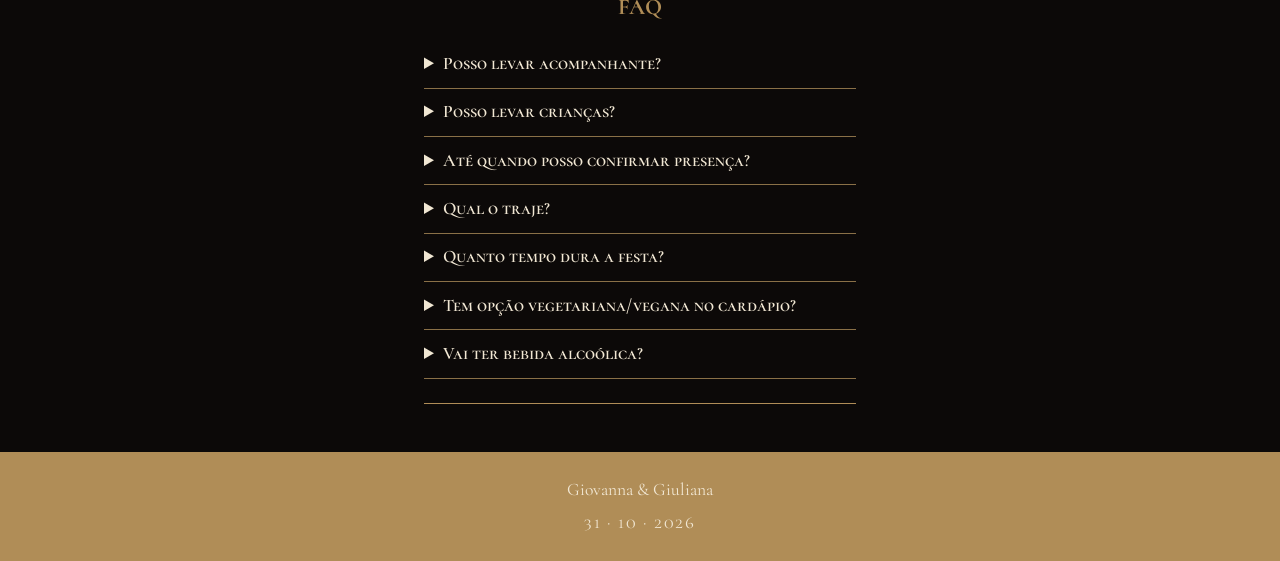
==== commit 2b392825: "Update text in the 'sobre-nos' section" ====
--- a/index.html
+++ b/index.html
@@ -15,9 +15,9 @@
 
     <section id="sobre-nos">
       <h2>Sobre nós</h2>
-      <p>Amor que conforta passa a ter gosto da nossa comida favorita, o som da nossa música preferida, a presença de uma pessoa querida. É o cheiro de casa, a fruta colhida do pé, o colo de mãe, o cheiro da bochecha de quem se ama, o gato que adormece no colo. Amor, confortavelmente, nos devolve para quem realmente somos.</p>
-      <p>É para compartilhar o nosso amor com vocês que o convidamos a celebrar conosco. Venha comemorar o conforto de nos termos encontrado, lá em 2021, e o desejo de ficarmos juntas pelo resto das nossas vidas.</p>
-      <p><i>If i was empty space, and you were a formless shape, we'd fit. — Noah Kahan</i></p>
+      <p>Amor, confortavelmente, nos devolve para quem realmente somos.</p>
+      <p>É para compartilhar o nosso amor com você que o convidamos a celebrar conosco. Venha comemorar o conforto de termos nos encontrado, lá em 2021, e o desejo de ficarmos juntas pelo resto das nossas vidas.</p>
+      <p><i>If I was empty space, and you were a formless shape, we'd fit. — Noah Kahan</i></p>
     </section>
 
     <hr class="divisor">
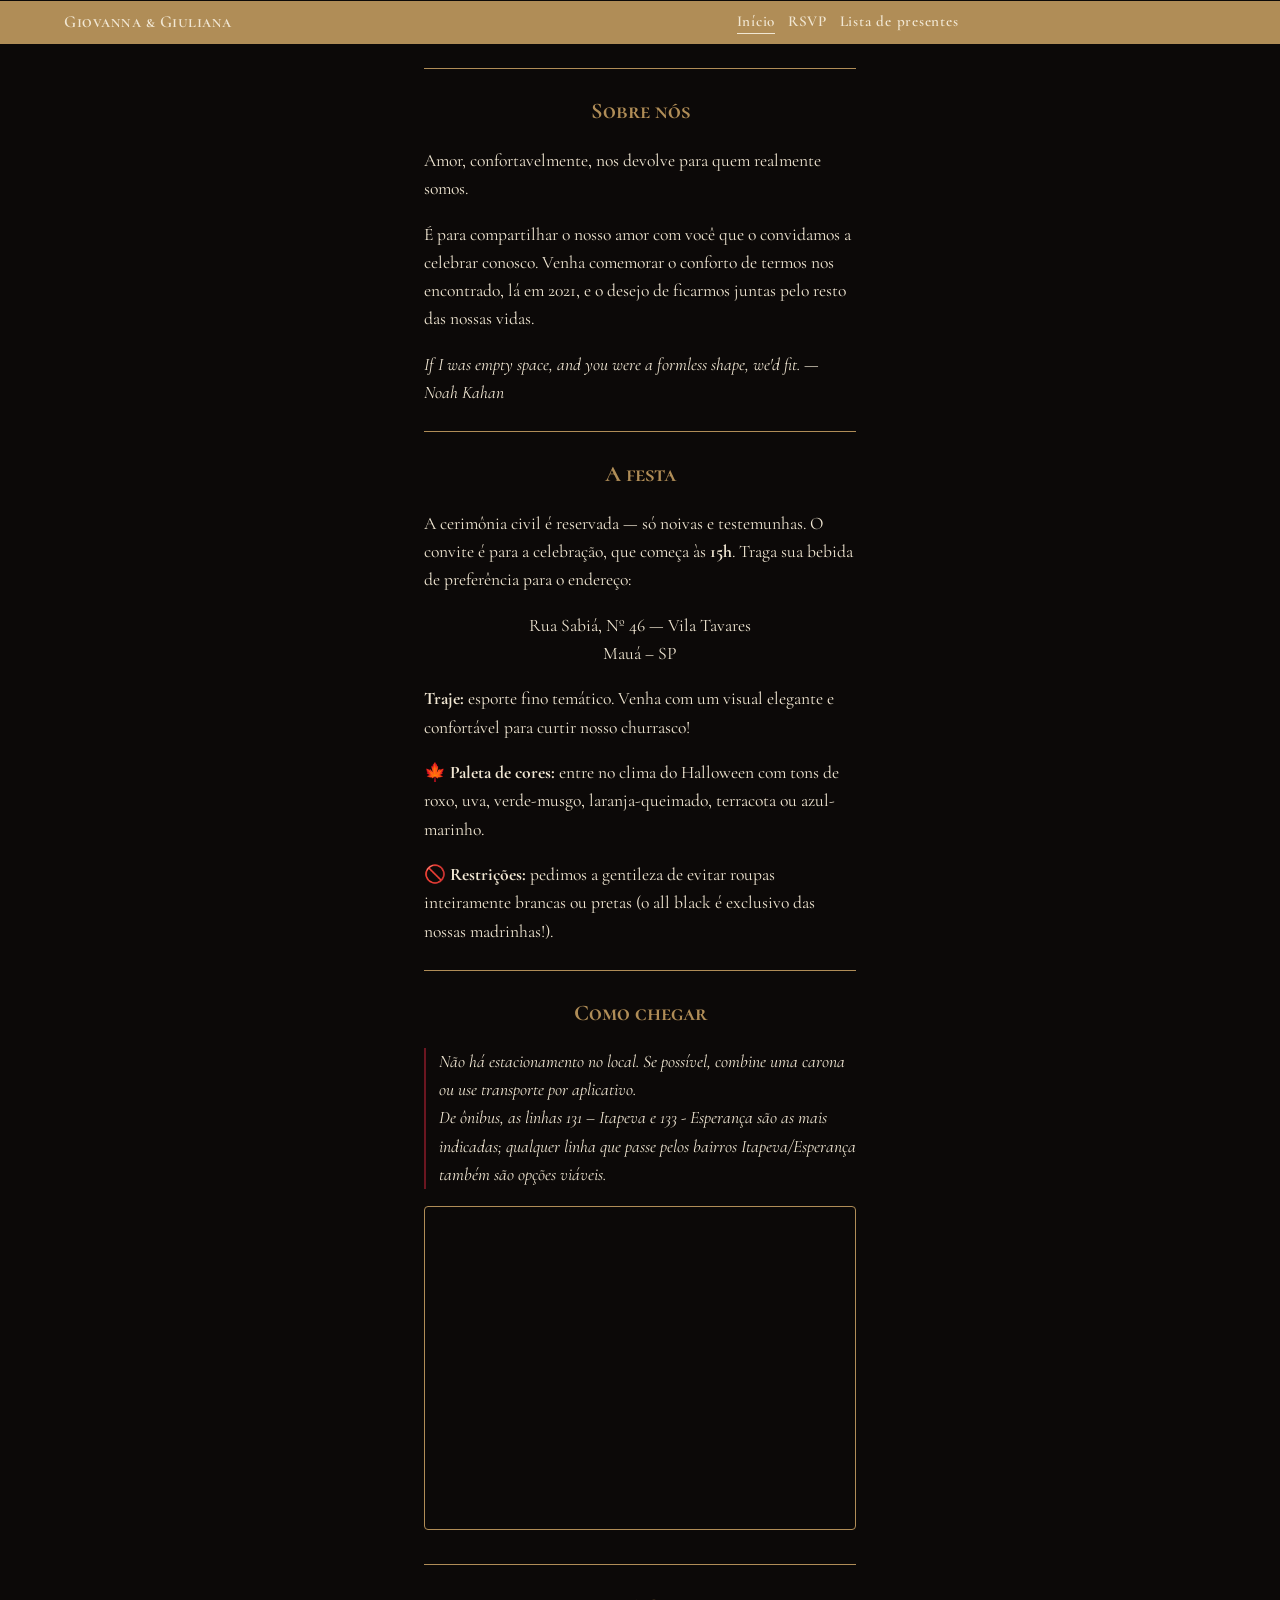
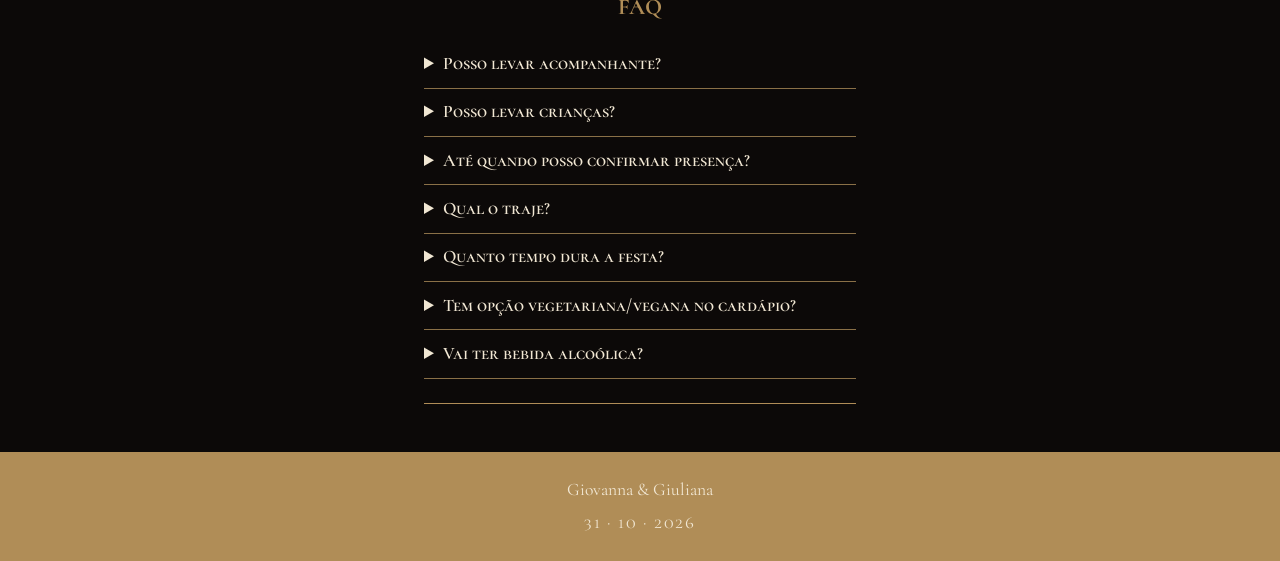
==== commit a1c9b6fd: "Simplify dress code restrictions in invitation" ====
--- a/index.html
+++ b/index.html
@@ -28,7 +28,7 @@
       <p class="endereco">Rua Sabiá, Nº 46 — Vila Tavares<br>Mauá – SP</p>
       <p><strong>Traje:</strong> esporte fino temático. Venha com um visual elegante e confortável para curtir nosso churrasco!</p>
       <p><strong>🍁 Paleta de cores:</strong> entre no clima do Halloween com tons de roxo, uva, verde-musgo, laranja-queimado, terracota ou azul-marinho.</p>
-      <p><strong>🚫 Restrições:</strong> pedimos a gentileza de evitar roupas inteiramente brancas, vinho ou totalmente pretas (o all black é exclusivo das nossas madrinhas!).</p>
+      <p><strong>🚫 Restrições:</strong> pedimos a gentileza de evitar roupas inteiramente brancas ou pretas (o all black é exclusivo das nossas madrinhas!).</p>
     </section>
 
     <hr class="divisor">
